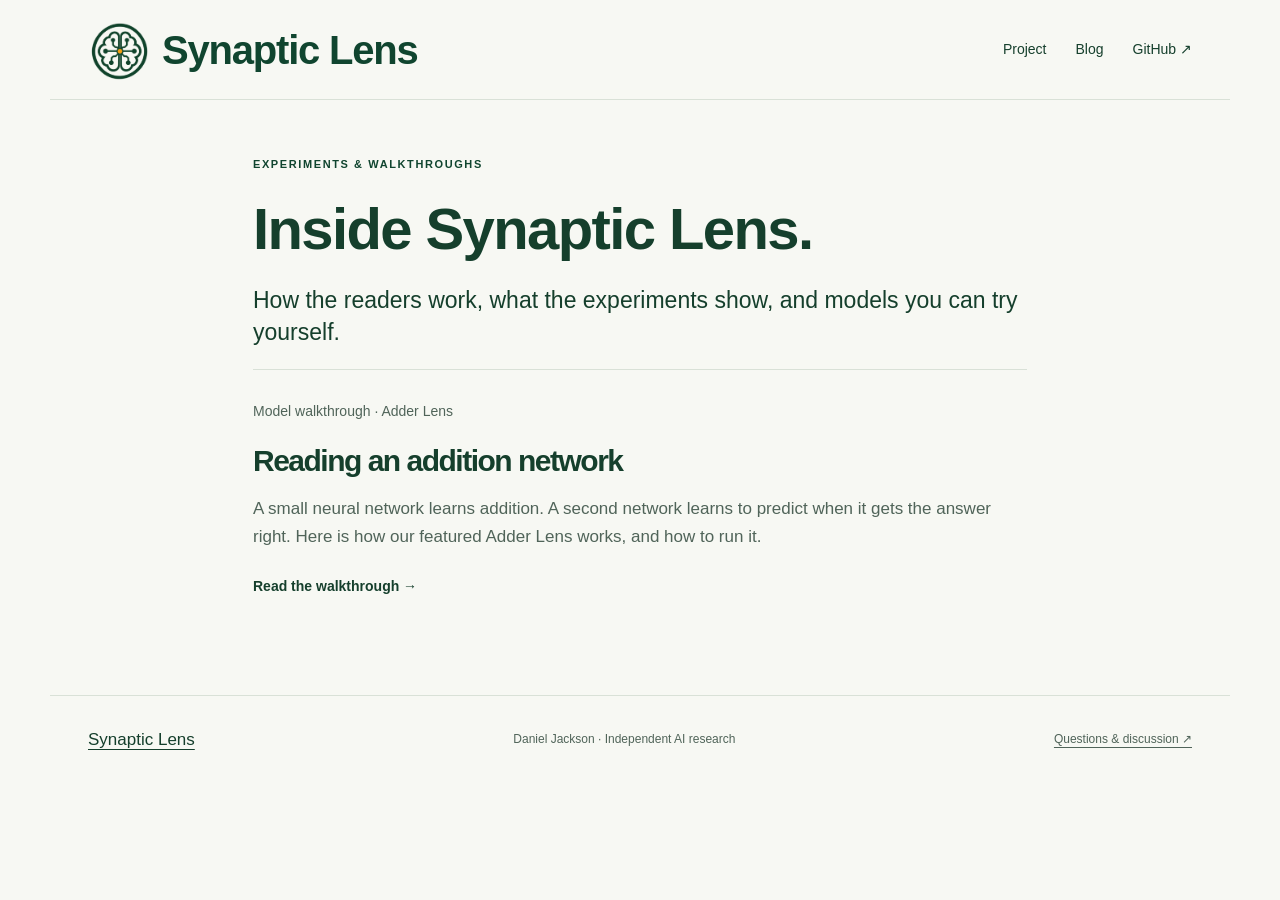
==== docs/blog/index.html @ 5961e71a "Draft Adder walkthrough and static blog section" ====
<!doctype html>
<html lang="en"><head><meta charset="utf-8"><meta name="viewport" content="width=device-width, initial-scale=1">
<title>Project blog · Synaptic Lens</title><meta name="description" content="Experiments, model walkthroughs, and research notes from Synaptic Lens.">
<link rel="canonical" href="https://danielrjackson.github.io/synaptic-lens/blog/"><meta property="og:type" content="website"><meta property="og:title" content="Project blog"><meta property="og:description" content="Experiments, model walkthroughs, and research notes from Synaptic Lens."><meta property="og:url" content="https://danielrjackson.github.io/synaptic-lens/blog/"><meta property="og:image" content="https://danielrjackson.github.io/synaptic-lens/assets/synaptic-lens-dark-green-brain-logo.png"><meta name="theme-color" content="#10452f">
<link rel="icon" href="../assets/synaptic-lens-dark-green-brain-logo.png"><link rel="stylesheet" href="../assets/site.css?v=green-brain-2"><link rel="stylesheet" href="blog.css"></head>
<body><a class="skip" href="#main">Skip to content</a><header class="wrap"><a class="brand" href="../"><img class="brand-logo" src="../assets/synaptic-lens-dark-green-brain-logo.png" width="64" height="64" alt="">Synaptic Lens</a><nav aria-label="Main navigation"><a href="../">Project</a><a href="./" aria-current="page">Blog</a><a href="https://github.com/danielrjackson/synaptic-lens">GitHub ↗</a></nav></header>
<main id="main" class="wrap reading"><p class="eyebrow">EXPERIMENTS &amp; WALKTHROUGHS</p><h1>Inside Synaptic Lens.</h1><p class="lead">How the readers work, what the experiments show, and models you can try yourself.</p><a class="post-card" href="reading-an-adder.html"><p class="byline">Model walkthrough · Adder Lens</p><h2>Reading an addition network</h2><p>A small neural network learns addition. A second network learns to predict when it gets the answer right. Here is how our featured Adder Lens works, and how to run it.</p><span class="text-link">Read the walkthrough →</span></a></main><footer class="wrap"><a href="../">Synaptic Lens</a><span>Daniel Jackson · Independent AI research</span><a href="https://github.com/danielrjackson/synaptic-lens/issues">Questions &amp; discussion ↗</a></footer></body></html>
---- docs/assets/site.css ----
:root{--ink:#153f2c;--muted:#506459;--paper:#f7f8f3;--line:#d9e1d7;--teal:#10452f;--dark:#0d3021;--mint:#b5dcc1;--lime:#ffb51b}*{box-sizing:border-box}html{scroll-behavior:smooth;scroll-padding-top:30px}body{margin:0;background:var(--paper);color:var(--ink);font-family:Arial,Helvetica,sans-serif;font-size:17px;line-height:1.65}a{color:inherit;text-underline-offset:4px}a:focus-visible{outline:3px solid #cb8318;outline-offset:5px}.wrap{max-width:1180px;margin:auto;padding-left:38px;padding-right:38px}header{display:flex;align-items:center;justify-content:space-between;min-height:100px;border-bottom:1px solid var(--line);gap:24px}.brand{font-weight:700;letter-spacing:-.5px;font-size:21px;text-decoration:none;white-space:nowrap}.mark{color:var(--teal);font-size:30px;vertical-align:-2px;margin-right:6px}nav{display:flex;gap:29px;font-size:14px}nav a{text-decoration:none}nav a:hover,.text-link:hover{color:var(--teal)}.hero{display:grid;grid-template-columns:1.2fr 1fr;gap:65px;align-items:center;padding-top:100px;padding-bottom:105px}.eyebrow,.section-label{font-size:11px;font-weight:700;letter-spacing:1.6px;line-height:1.6}.eyebrow{color:var(--teal)}h1{font-size:clamp(44px,5vw,64px);letter-spacing:-3px;line-height:1.07;margin:24px 0}h2{font-size:clamp(31px,3vw,40px);letter-spacing:-1.5px;line-height:1.15;margin:0 0 26px}h3{font-size:20px;letter-spacing:-.5px;line-height:1.35;margin:0 0 12px}p{margin:0 0 21px}.lead{font-size:23px;line-height:1.4;max-width:480px}.intro{font-size:16px;color:var(--muted);max-width:450px}.actions{display:flex;align-items:center;gap:25px;margin-top:31px;flex-wrap:wrap}.button{display:inline-flex;gap:28px;align-items:center;justify-content:center;padding:13px 21px;border-radius:5px;background:var(--ink);color:white;text-decoration:none;font-size:14px;font-weight:700}.button:hover{background:var(--teal)}.text-link{font-size:14px;font-weight:700}.diagram{background:var(--dark);border-radius:18px;color:#e1ece3;padding:26px 27px 22px;box-shadow:0 25px 50px #10452f15;transform:rotate(1deg)}.diagram-head{font-size:10px;letter-spacing:1.7px;display:flex;justify-content:space-between}.dot{height:7px;width:7px;background:var(--lime);border-radius:50%}.diagram svg{width:100%;margin-top:24px}.signal{border-top:1px solid #3f624d;padding-top:19px;display:flex;flex-direction:column;gap:8px;font-size:12px}.signal strong{font-size:20px;color:var(--lime)}.diagram-note{font-size:11px;color:#b0c6b7;margin:16px 0 0}.section{padding-top:75px;padding-bottom:80px;border-top:1px solid var(--line)}.section-label{color:var(--muted);margin-bottom:36px}.editorial{display:grid;grid-template-columns:1fr 1.35fr;gap:90px}.editorial p,.about p{color:var(--muted)}.large{font-size:23px;line-height:1.48;letter-spacing:-.4px}.editorial .large{color:var(--ink)}.feature{background:var(--dark);color:#e7eee9;padding:73px 0 80px}.feature .section-label{color:#afc5b6}.feature .eyebrow{color:var(--mint)}.feature-top{display:flex;gap:35px;align-items:center;justify-content:space-between}.feature-top .large{max-width:560px;color:#c9dace}.light{background:var(--lime);color:var(--dark);white-space:nowrap}.light:hover{background:var(--mint)}.stats{display:grid;grid-template-columns:1.2fr 1fr 1fr;border-top:1px solid #43654f;border-bottom:1px solid #43654f;margin:30px 0 42px;padding:29px 0;gap:30px}.stats strong{font-size:44px;letter-spacing:-1.8px;color:var(--lime);font-weight:500;line-height:1.4}.stats strong span{font-size:27px}.stats p{font-size:12px;line-height:1.5;color:#cadbcf;margin:7px 0 0}.feature-details{display:grid;grid-template-columns:1fr 1fr;gap:60px}.feature-details p{font-size:15px;color:#c8dace}.feature-details h3{font-size:18px}.scope{border-left:2px solid #789f85;padding-left:28px}.scope a{font-size:13px;color:var(--mint)}.findings{display:grid;grid-template-columns:repeat(3,1fr);gap:40px;margin:42px 0 18px}.number{display:block;color:var(--teal);font-size:13px;margin-bottom:21px;border-top:2px solid var(--line);padding-top:19px}.findings p{font-size:15px;color:var(--muted)}.resources{background:#eaf0e6;padding:74px 0 65px}.resource-header{display:flex;gap:70px;justify-content:space-between;align-items:start}.resource-header h2{max-width:400px}.resource-header p{max-width:420px;color:var(--muted);font-size:15px}.resource-grid{display:grid;grid-template-columns:repeat(3,1fr);gap:16px;margin-top:24px}.resource{display:block;padding:27px;background:var(--paper);border:1px solid #d3dfd0;text-decoration:none;border-radius:6px;transition:transform .15s,border-color .15s}.resource:hover{transform:translateY(-3px);border-color:var(--teal)}.resource span{font-size:10px;font-weight:700;letter-spacing:1.4px;color:var(--teal)}.resource h3{margin-top:26px}.resource p{font-size:14px;color:var(--muted);margin:0}.small-links{display:flex;gap:29px;flex-wrap:wrap;margin-top:30px;font-size:13px}.about{display:grid;grid-template-columns:1fr 1.3fr;gap:80px}.license{font-size:13px}footer{border-top:1px solid var(--line);display:flex;justify-content:space-between;align-items:center;gap:20px;padding-top:30px;padding-bottom:35px}footer span,footer>a:last-child{font-size:12px;color:var(--muted)}.skip{position:absolute;left:20px;top:-80px;padding:8px;background:white;z-index:2}.skip:focus{top:10px}@media(max-width:850px){.hero{gap:35px;padding-top:65px;padding-bottom:65px}.wrap{padding-left:25px;padding-right:25px}h1{letter-spacing:-2px}.editorial{gap:40px}.feature-top{display:block}.feature-top .button{margin:4px 0 15px}.feature-details{gap:35px}.resource-grid{grid-template-columns:repeat(2,1fr)}.stats strong{font-size:34px}.about{gap:40px}.diagram{padding:20px}.findings{gap:25px}}@media(max-width:620px){body{font-size:16px}header{min-height:112px;flex-direction:column;align-items:flex-start;justify-content:center;gap:12px}nav{gap:25px;font-size:13px}.hero{grid-template-columns:1fr;gap:42px;padding-top:43px;padding-bottom:54px}h1{font-size:48px}.lead{font-size:22px}.diagram{transform:none;max-width:440px;width:100%}.editorial,.feature-details,.about{grid-template-columns:1fr;gap:14px}.section{padding-top:49px;padding-bottom:49px}.section-label{margin-bottom:27px}.feature{padding:50px 0}.stats{grid-template-columns:1fr;gap:22px;padding:22px 0}.stats>div{display:flex;gap:20px;align-items:center;justify-content:space-between}.stats strong{font-size:36px;white-space:nowrap}.stats p{max-width:145px;margin:0}.scope{margin-top:14px;padding-left:20px}.findings{grid-template-columns:1fr;gap:10px;margin-top:29px}.number{margin-bottom:14px}.resource-header{display:block}.resource-grid{grid-template-columns:1fr}.resources{padding:49px 0}.resource{padding:23px}.resource h3{margin-top:16px}.small-links{gap:16px;flex-direction:column}footer{align-items:flex-start;flex-direction:column;padding-top:25px;padding-bottom:28px}.large{font-size:21px}}@media(prefers-reduced-motion:reduce){html{scroll-behavior:auto}.resource{transition:none}}

/* The approved brain mark establishes the forest-green and amber identity. */
.brand{display:inline-flex;align-items:center;gap:10px;color:var(--teal)}.brand-logo{display:block;width:64px;height:64px;object-fit:contain;flex:none}footer .brand-logo{width:48px;height:48px}.button{background:var(--teal)}.button:hover{background:#1b6242}.button.light{background:var(--lime);color:var(--dark)}.button.light:hover{background:#ffd16b}a:focus-visible{outline-color:#a55e00}@media(max-width:620px){header{padding-top:14px;padding-bottom:17px}.brand-logo{width:52px;height:52px}}
/* Balance the wordmark with the full-size brain logo. */
header .brand{font-size:40px;line-height:1.1;letter-spacing:-1.2px}@media(max-width:850px){header{gap:18px}header .brand{font-size:34px}nav{gap:20px}}@media(max-width:620px){header .brand{font-size:32px;letter-spacing:-.9px}}
---- docs/blog/blog.css ----
.reading{max-width:850px;padding-top:56px;padding-bottom:65px}.reading h1{font-size:clamp(36px,6vw,58px);letter-spacing:-1.6px}.reading h2{margin-top:48px;font-size:30px}.reading h3{margin-top:26px}.reading .lead{max-width:none}.byline{color:var(--muted);font-size:14px}.reading figure{margin:32px 0}.reading figure img{width:100%;height:auto;border:1px solid var(--line);border-radius:8px}.reading figcaption{font-size:14px;color:var(--muted);margin-top:10px}.reading li{margin:10px 0}.post-card{display:block;border-top:1px solid var(--line);padding:30px 0;text-decoration:none}.post-card h2{margin:8px 0 16px}.post-card p{color:var(--muted)}.reading code{overflow-wrap:anywhere;font-size:.9em}.reading .result{border-left:4px solid var(--teal);padding:20px 24px;background:#eaf0e6}.reading .result p:last-child{margin-bottom:0}@media(max-width:620px){.reading{padding-top:35px}.reading h2{font-size:27px}nav{flex-wrap:wrap}}
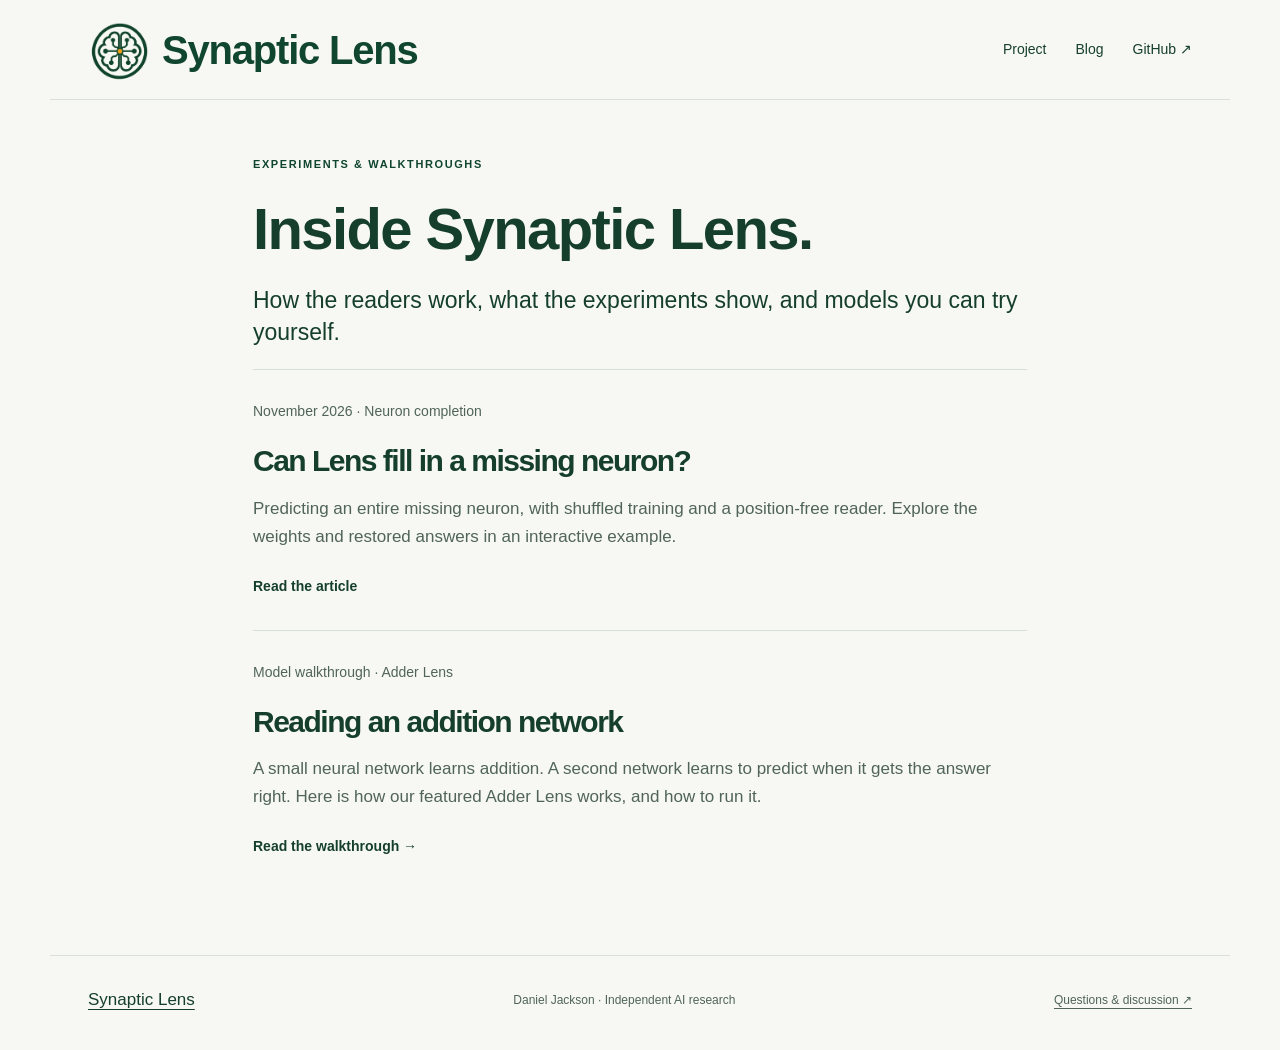
==== commit 02f3f8f2: "Publish no-sort neuron walkthrough and approved research article" ====
--- a/docs/blog/index.html
+++ b/docs/blog/index.html
@@ -2,6 +2,6 @@
 <html lang="en"><head><meta charset="utf-8"><meta name="viewport" content="width=device-width, initial-scale=1">
 <title>Project blog · Synaptic Lens</title><meta name="description" content="Experiments, model walkthroughs, and research notes from Synaptic Lens.">
 <link rel="canonical" href="https://danielrjackson.github.io/synaptic-lens/blog/"><meta property="og:type" content="website"><meta property="og:title" content="Project blog"><meta property="og:description" content="Experiments, model walkthroughs, and research notes from Synaptic Lens."><meta property="og:url" content="https://danielrjackson.github.io/synaptic-lens/blog/"><meta property="og:image" content="https://danielrjackson.github.io/synaptic-lens/assets/synaptic-lens-dark-green-brain-logo.png"><meta name="theme-color" content="#10452f">
-<link rel="icon" href="../assets/synaptic-lens-dark-green-brain-logo.png"><link rel="stylesheet" href="../assets/site.css?v=green-brain-2"><link rel="stylesheet" href="blog.css"></head>
+<link rel="icon" href="../assets/synaptic-lens-dark-green-brain-logo.png"><link rel="stylesheet" href="../assets/site.css?v=examples-1"><link rel="stylesheet" href="blog.css"></head>
 <body><a class="skip" href="#main">Skip to content</a><header class="wrap"><a class="brand" href="../"><img class="brand-logo" src="../assets/synaptic-lens-dark-green-brain-logo.png" width="64" height="64" alt="">Synaptic Lens</a><nav aria-label="Main navigation"><a href="../">Project</a><a href="./" aria-current="page">Blog</a><a href="https://github.com/danielrjackson/synaptic-lens">GitHub ↗</a></nav></header>
-<main id="main" class="wrap reading"><p class="eyebrow">EXPERIMENTS &amp; WALKTHROUGHS</p><h1>Inside Synaptic Lens.</h1><p class="lead">How the readers work, what the experiments show, and models you can try yourself.</p><a class="post-card" href="reading-an-adder.html"><p class="byline">Model walkthrough · Adder Lens</p><h2>Reading an addition network</h2><p>A small neural network learns addition. A second network learns to predict when it gets the answer right. Here is how our featured Adder Lens works, and how to run it.</p><span class="text-link">Read the walkthrough →</span></a></main><footer class="wrap"><a href="../">Synaptic Lens</a><span>Daniel Jackson · Independent AI research</span><a href="https://github.com/danielrjackson/synaptic-lens/issues">Questions &amp; discussion ↗</a></footer></body></html>
+<main id="main" class="wrap reading"><p class="eyebrow">EXPERIMENTS &amp; WALKTHROUGHS</p><h1>Inside Synaptic Lens.</h1><p class="lead">How the readers work, what the experiments show, and models you can try yourself.</p><a class="post-card" href="filling-in-a-neuron.html"><p class="byline">November 2026 · Neuron completion</p><h2>Can Lens fill in a missing neuron?</h2><p>Predicting an entire missing neuron, with shuffled training and a position-free reader. Explore the weights and restored answers in an interactive example.</p><span class="text-link">Read the article</span></a><a class="post-card" href="reading-an-adder.html"><p class="byline">Model walkthrough · Adder Lens</p><h2>Reading an addition network</h2><p>A small neural network learns addition. A second network learns to predict when it gets the answer right. Here is how our featured Adder Lens works, and how to run it.</p><span class="text-link">Read the walkthrough →</span></a></main><footer class="wrap"><a href="../">Synaptic Lens</a><span>Daniel Jackson · Independent AI research</span><a href="https://github.com/danielrjackson/synaptic-lens/issues">Questions &amp; discussion ↗</a></footer></body></html>
--- a/docs/assets/site.css
+++ b/docs/assets/site.css
@@ -4,3 +4,9 @@
 .brand{display:inline-flex;align-items:center;gap:10px;color:var(--teal)}.brand-logo{display:block;width:64px;height:64px;object-fit:contain;flex:none}footer .brand-logo{width:48px;height:48px}.button{background:var(--teal)}.button:hover{background:#1b6242}.button.light{background:var(--lime);color:var(--dark)}.button.light:hover{background:#ffd16b}a:focus-visible{outline-color:#a55e00}@media(max-width:620px){header{padding-top:14px;padding-bottom:17px}.brand-logo{width:52px;height:52px}}
 /* Balance the wordmark with the full-size brain logo. */
 header .brand{font-size:40px;line-height:1.1;letter-spacing:-1.2px}@media(max-width:850px){header{gap:18px}header .brand{font-size:34px}nav{gap:20px}}@media(max-width:620px){header .brand{font-size:32px;letter-spacing:-.9px}}
+
+.workflow { margin: 2rem 0; }
+.workflow img { display: block; width: 100%; height: auto; border-radius: 16px; }
+.workflow figcaption { margin-top: .75rem; font-size: .9rem; line-height: 1.5; }
+
+nav { flex-wrap: wrap; }
